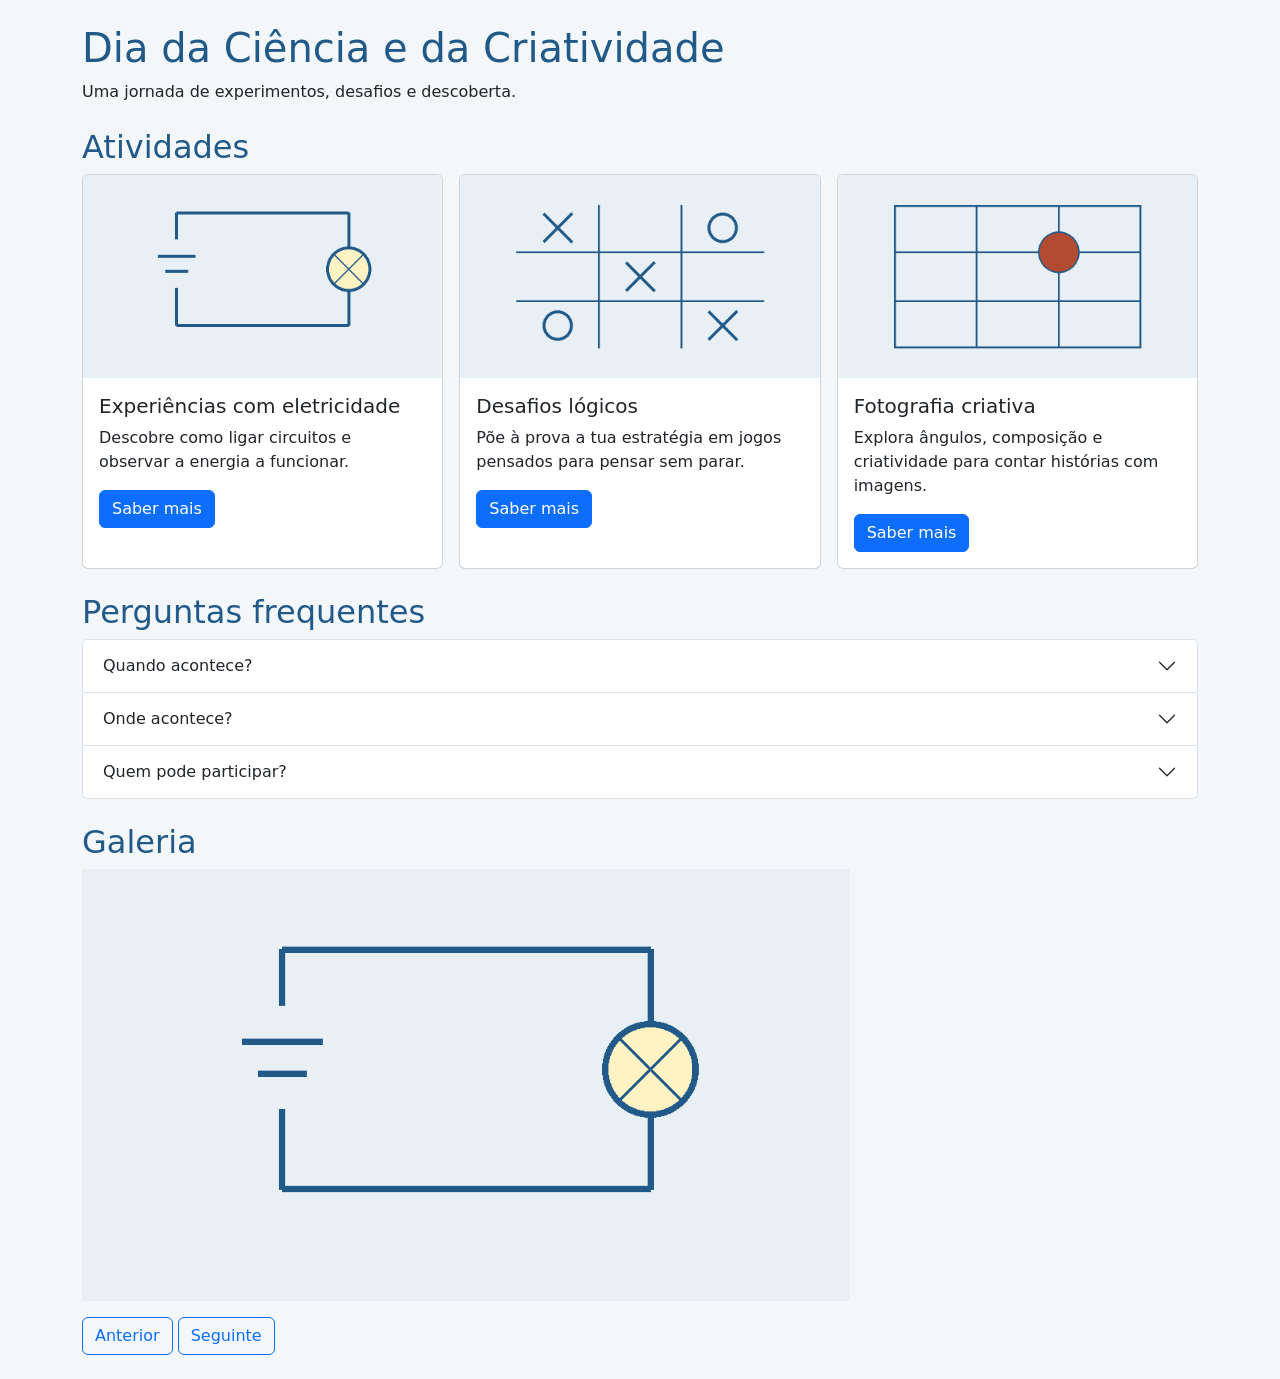
==== evento-escola/index.html @ 3aa8820f "aula 07" ====
<!DOCTYPE html>
<html lang="pt-PT">
  <head>
    <meta charset="utf-8">
    <meta name="viewport" content="width=device-width, initial-scale=1">
    <title>Dia das experiências</title>
    <link
      rel="stylesheet"
      href="https://cdn.jsdelivr.net/npm/bootstrap@5.3.8/dist/css/bootstrap.min.css"
      integrity="sha384-sRIl4kxILFvY47J16cr9ZwB07vP4J8+LH7qKQnuqkuIAvNWLzeN8tE5YBujZqJLB"
      crossorigin="anonymous"
    >
    <link rel="stylesheet" href="estilos.css">
  </head>
  <body>
    <main class="container py-4">
      <header class="mb-4">
        <h1>Dia da Ciência e da Criatividade</h1>
        <p>Uma jornada de experimentos, desafios e descoberta.</p>
      </header>

      <section aria-labelledby="tituloAtividades">
        <h2 id="tituloAtividades">Atividades</h2>

        <div class="row g-3">
          <div class="col-12 col-md-4">
            <article class="card h-100">
              <img
                src="imagens/circuito.png"
                class="card-img-top img-fluid"
                alt="Esquema de uma pilha ligada a uma lâmpada."
              >
              <div class="card-body">
                <h3 class="card-title h5">Experiências com eletricidade</h3>
                <p class="card-text">
                  Descobre como ligar circuitos e observar a energia a funcionar.
                </p>
                <a href="#perguntas" class="btn btn-primary">Saber mais</a>
              </div>
            </article>
          </div>

          <div class="col-12 col-md-4">
            <article class="card h-100">
              <img
                src="imagens/jogo.png"
                class="card-img-top img-fluid"
                alt="Grelha de um jogo do galo com cruzes e círculos."
              >
              <div class="card-body">
                <h3 class="card-title h5">Desafios lógicos</h3>
                <p class="card-text">
                  Põe à prova a tua estratégia em jogos pensados para pensar sem
                  parar.
                </p>
                <a href="#perguntas" class="btn btn-primary">Saber mais</a>
              </div>
            </article>
          </div>

          <div class="col-12 col-md-4">
            <article class="card h-100">
              <img
                src="imagens/enquadramento.png"
                class="card-img-top img-fluid"
                alt="Grelha de enquadramento com um círculo num dos cruzamentos."
              >
              <div class="card-body">
                <h3 class="card-title h5">Fotografia criativa</h3>
                <p class="card-text">
                  Explora ângulos, composição e criatividade para contar histórias
                  com imagens.
                </p>
                <a href="#perguntas" class="btn btn-primary">Saber mais</a>
              </div>
            </article>
          </div>
        </div>
      </section>

      <section id="perguntas" class="mt-4">
        <h2>Perguntas frequentes</h2>

        <div class="accordion" id="faqEvento">
          <div class="accordion-item">
            <h3 class="accordion-header">
              <button
                class="accordion-button collapsed"
                type="button"
                data-bs-toggle="collapse"
                data-bs-target="#quando"
                aria-expanded="false"
                aria-controls="quando"
              >
                Quando acontece?
              </button>
            </h3>
            <div
              id="quando"
              class="accordion-collapse collapse"
              data-bs-parent="#faqEvento"
            >
              <div class="accordion-body">
                O evento vai decorrer no dia 15 de maio, às 14:30, na escola e no
                pátio principal.
              </div>
            </div>
          </div>

          <div class="accordion-item">
            <h3 class="accordion-header">
              <button
                class="accordion-button collapsed"
                type="button"
                data-bs-toggle="collapse"
                data-bs-target="#onde"
                aria-expanded="false"
                aria-controls="onde"
              >
                Onde acontece?
              </button>
            </h3>
            <div
              id="onde"
              class="accordion-collapse collapse"
              data-bs-parent="#faqEvento"
            >
              <div class="accordion-body">
                Vai acontecer no pátio da escola, com áreas dedicadas a
                experiências, jogos e atividades criativas.
              </div>
            </div>
          </div>

          <div class="accordion-item">
            <h3 class="accordion-header">
              <button
                class="accordion-button collapsed"
                type="button"
                data-bs-toggle="collapse"
                data-bs-target="#quem"
                aria-expanded="false"
                aria-controls="quem"
              >
                Quem pode participar?
              </button>
            </h3>
            <div
              id="quem"
              class="accordion-collapse collapse"
              data-bs-parent="#faqEvento"
            >
              <div class="accordion-body">
                Pode participar qualquer aluno, professor ou visitante interessado
                em descobrir, experimentar e aprender de forma divertida.
              </div>
            </div>
          </div>
        </div>
      </section>

      <section id="galeria" class="mt-4">
        <h2>Galeria</h2>

        <div
          id="galeriaEvento"
          class="carousel slide"
          data-bs-interval="false"
          role="region"
          aria-label="Galeria do evento"
        >
          <div class="carousel-inner">
            <div class="carousel-item active">
              <img
                src="imagens/circuito.png"
                class="d-block w-100 img-fluid"
                alt="Esquema de uma pilha ligada a uma lâmpada."
              >
            </div>

            <div class="carousel-item">
              <img
                src="imagens/jogo.png"
                class="d-block w-100 img-fluid"
                alt="Grelha de um jogo do galo com cruzes e círculos."
              >
            </div>

            <div class="carousel-item">
              <img
                src="imagens/enquadramento.png"
                class="d-block w-100 img-fluid"
                alt="Grelha de enquadramento com um círculo num dos cruzamentos."
              >
            </div>
          </div>

          <div class="mt-3">
            <button
              class="btn btn-outline-primary"
              type="button"
              data-bs-target="#galeriaEvento"
              data-bs-slide="prev"
            >
              Anterior
            </button>
            <button
              class="btn btn-outline-primary"
              type="button"
              data-bs-target="#galeriaEvento"
              data-bs-slide="next"
            >
              Seguinte
            </button>
          </div>
        </div>
      </section>
    </main>

    <script
      src="https://cdn.jsdelivr.net/npm/bootstrap@5.3.8/dist/js/bootstrap.bundle.min.js"
      integrity="sha384-FKyoEForCGlyvwx9Hj09JcYn3nv7wiPVlz7YYwJrWVcXK/BmnVDxM+D2scQbITxI"
      crossorigin="anonymous"
    ></script>
  </body>
</html>
---- evento-escola/estilos.css ----
body { background-color: #f4f7fa; }
h1, h2 { color: #215a89; }
#galeria { max-width: 48rem; }
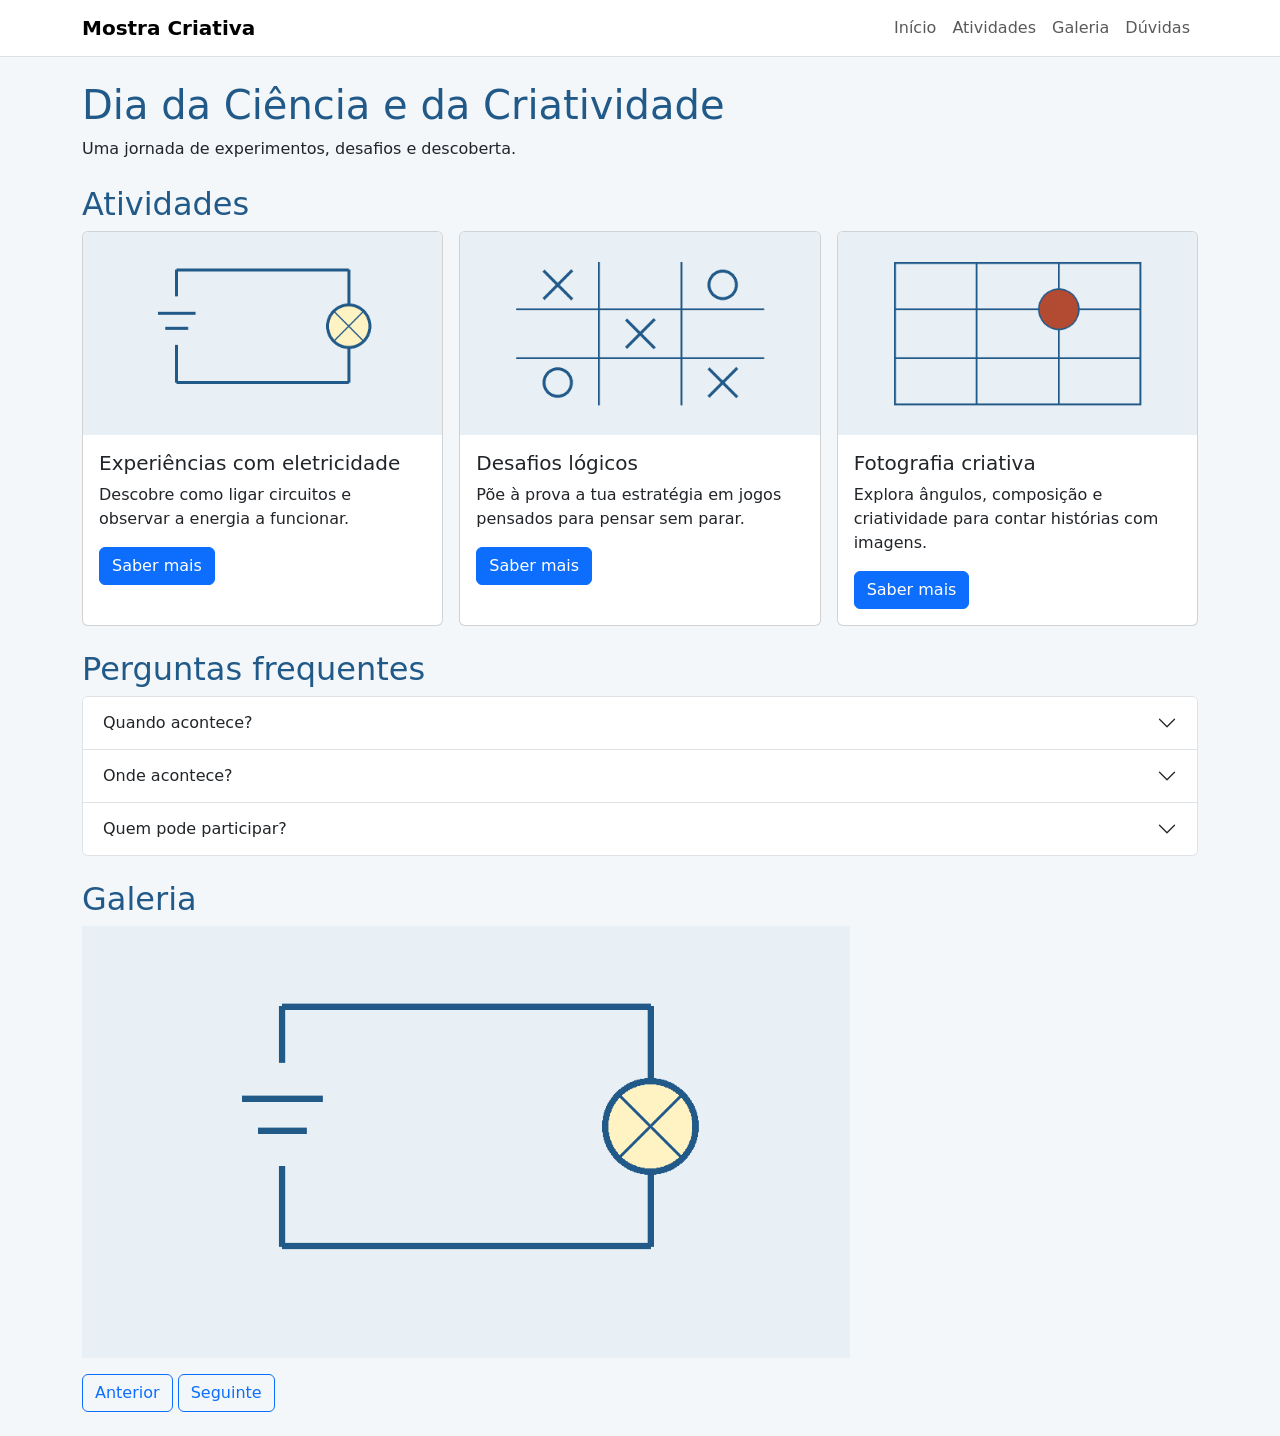
==== commit 69b02d41: "Adiciona navbar responsiva ao evento" ====
--- a/evento-escola/index.html
+++ b/evento-escola/index.html
@@ -13,6 +13,25 @@
     <link rel="stylesheet" href="estilos.css">
   </head>
   <body>
+    <nav class="navbar navbar-expand-lg bg-white border-bottom" aria-label="Navegação principal">
+  <div class="container">
+    <a class="navbar-brand fw-bold" href="#inicio">Mostra Criativa</a>
+    <button class="navbar-toggler" type="button"
+      data-bs-toggle="collapse" data-bs-target="#menuEvento"
+      aria-controls="menuEvento" aria-expanded="false"
+      aria-label="Abrir ou fechar o menu">
+      <span class="navbar-toggler-icon"></span>
+    </button>
+    <div class="collapse navbar-collapse" id="menuEvento">
+      <ul class="navbar-nav ms-auto">
+        <li class="nav-item"><a class="nav-link" href="#inicio">Início</a></li>
+        <li class="nav-item"><a class="nav-link" href="#atividades">Atividades</a></li>
+        <li class="nav-item"><a class="nav-link" href="#galeria">Galeria</a></li>
+        <li class="nav-item"><a class="nav-link" href="#duvidas">Dúvidas</a></li>
+      </ul>
+    </div>
+  </div>
+</nav>
     <main class="container py-4">
       <header class="mb-4">
         <h1>Dia da Ciência e da Criatividade</h1>
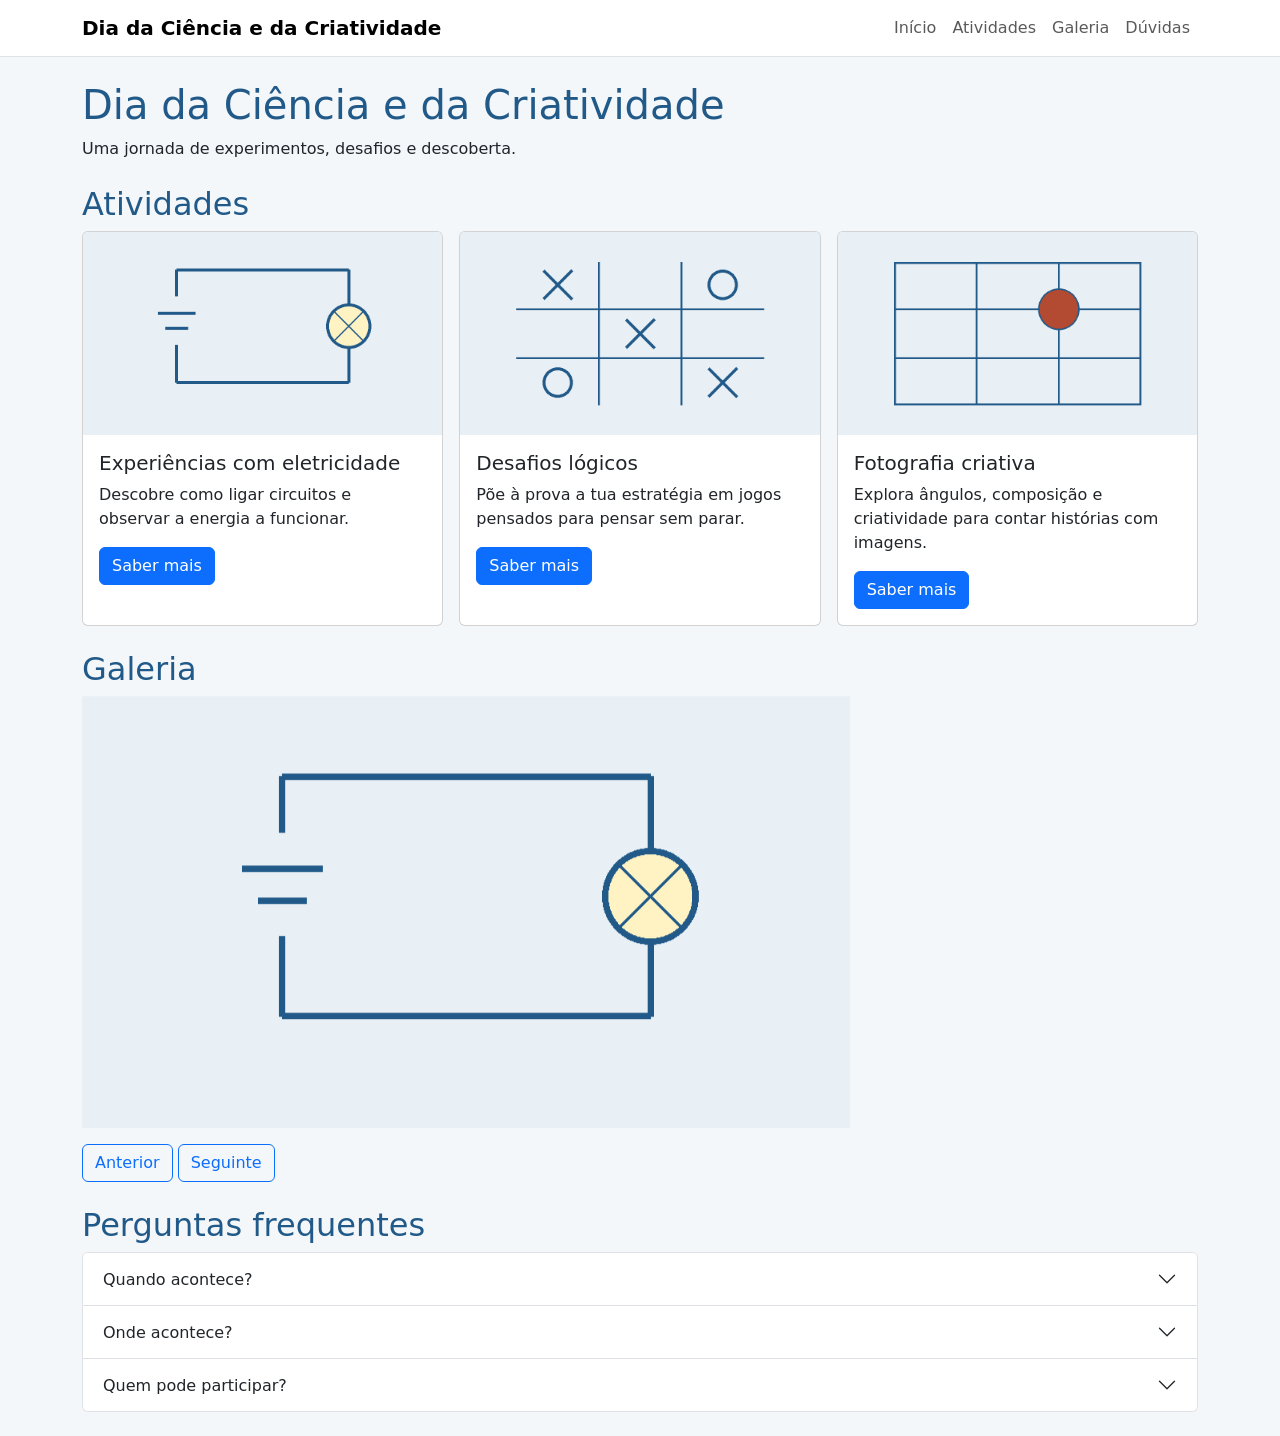
==== commit d492c8bc: "Adiciona navbar responsiva ao evento" ====
--- a/evento-escola/index.html
+++ b/evento-escola/index.html
@@ -15,7 +15,7 @@
   <body>
     <nav class="navbar navbar-expand-lg bg-white border-bottom" aria-label="Navegação principal">
   <div class="container">
-    <a class="navbar-brand fw-bold" href="#inicio">Mostra Criativa</a>
+    <a class="navbar-brand fw-bold" href="#inicio">Dia da Ciência e da Criatividade</a>
     <button class="navbar-toggler" type="button"
       data-bs-toggle="collapse" data-bs-target="#menuEvento"
       aria-controls="menuEvento" aria-expanded="false"
@@ -33,12 +33,12 @@
   </div>
 </nav>
     <main class="container py-4">
-      <header class="mb-4">
+      <header id="inicio" class="mb-4">
         <h1>Dia da Ciência e da Criatividade</h1>
         <p>Uma jornada de experimentos, desafios e descoberta.</p>
       </header>
 
-      <section aria-labelledby="tituloAtividades">
+      <section id="atividades" aria-labelledby="tituloAtividades">
         <h2 id="tituloAtividades">Atividades</h2>
 
         <div class="row g-3">
@@ -97,7 +97,64 @@
         </div>
       </section>
 
-      <section id="perguntas" class="mt-4">
+      <section id="galeria" class="mt-4">
+        <h2>Galeria</h2>
+
+        <div
+          id="galeriaEvento"
+          class="carousel slide"
+          data-bs-interval="false"
+          role="region"
+          aria-label="Galeria do evento"
+        >
+          <div class="carousel-inner">
+            <div class="carousel-item active">
+              <img
+                src="imagens/circuito.png"
+                class="d-block w-100 img-fluid"
+                alt="Esquema de uma pilha ligada a uma lâmpada."
+              >
+            </div>
+
+            <div class="carousel-item">
+              <img
+                src="imagens/jogo.png"
+                class="d-block w-100 img-fluid"
+                alt="Grelha de um jogo do galo com cruzes e círculos."
+              >
+            </div>
+
+            <div class="carousel-item">
+              <img
+                src="imagens/enquadramento.png"
+                class="d-block w-100 img-fluid"
+                alt="Grelha de enquadramento com um círculo num dos cruzamentos."
+              >
+            </div>
+          </div>
+
+          <div class="mt-3">
+            <button
+              class="btn btn-outline-primary"
+              type="button"
+              data-bs-target="#galeriaEvento"
+              data-bs-slide="prev"
+            >
+              Anterior
+            </button>
+            <button
+              class="btn btn-outline-primary"
+              type="button"
+              data-bs-target="#galeriaEvento"
+              data-bs-slide="next"
+            >
+              Seguinte
+            </button>
+          </div>
+        </div>
+      </section>
+
+      <section id="duvidas" class="mt-4">
         <h2>Perguntas frequentes</h2>
 
         <div class="accordion" id="faqEvento">
@@ -177,63 +234,6 @@
           </div>
         </div>
       </section>
-
-      <section id="galeria" class="mt-4">
-        <h2>Galeria</h2>
-
-        <div
-          id="galeriaEvento"
-          class="carousel slide"
-          data-bs-interval="false"
-          role="region"
-          aria-label="Galeria do evento"
-        >
-          <div class="carousel-inner">
-            <div class="carousel-item active">
-              <img
-                src="imagens/circuito.png"
-                class="d-block w-100 img-fluid"
-                alt="Esquema de uma pilha ligada a uma lâmpada."
-              >
-            </div>
-
-            <div class="carousel-item">
-              <img
-                src="imagens/jogo.png"
-                class="d-block w-100 img-fluid"
-                alt="Grelha de um jogo do galo com cruzes e círculos."
-              >
-            </div>
-
-            <div class="carousel-item">
-              <img
-                src="imagens/enquadramento.png"
-                class="d-block w-100 img-fluid"
-                alt="Grelha de enquadramento com um círculo num dos cruzamentos."
-              >
-            </div>
-          </div>
-
-          <div class="mt-3">
-            <button
-              class="btn btn-outline-primary"
-              type="button"
-              data-bs-target="#galeriaEvento"
-              data-bs-slide="prev"
-            >
-              Anterior
-            </button>
-            <button
-              class="btn btn-outline-primary"
-              type="button"
-              data-bs-target="#galeriaEvento"
-              data-bs-slide="next"
-            >
-              Seguinte
-            </button>
-          </div>
-        </div>
-      </section>
     </main>
 
     <script
